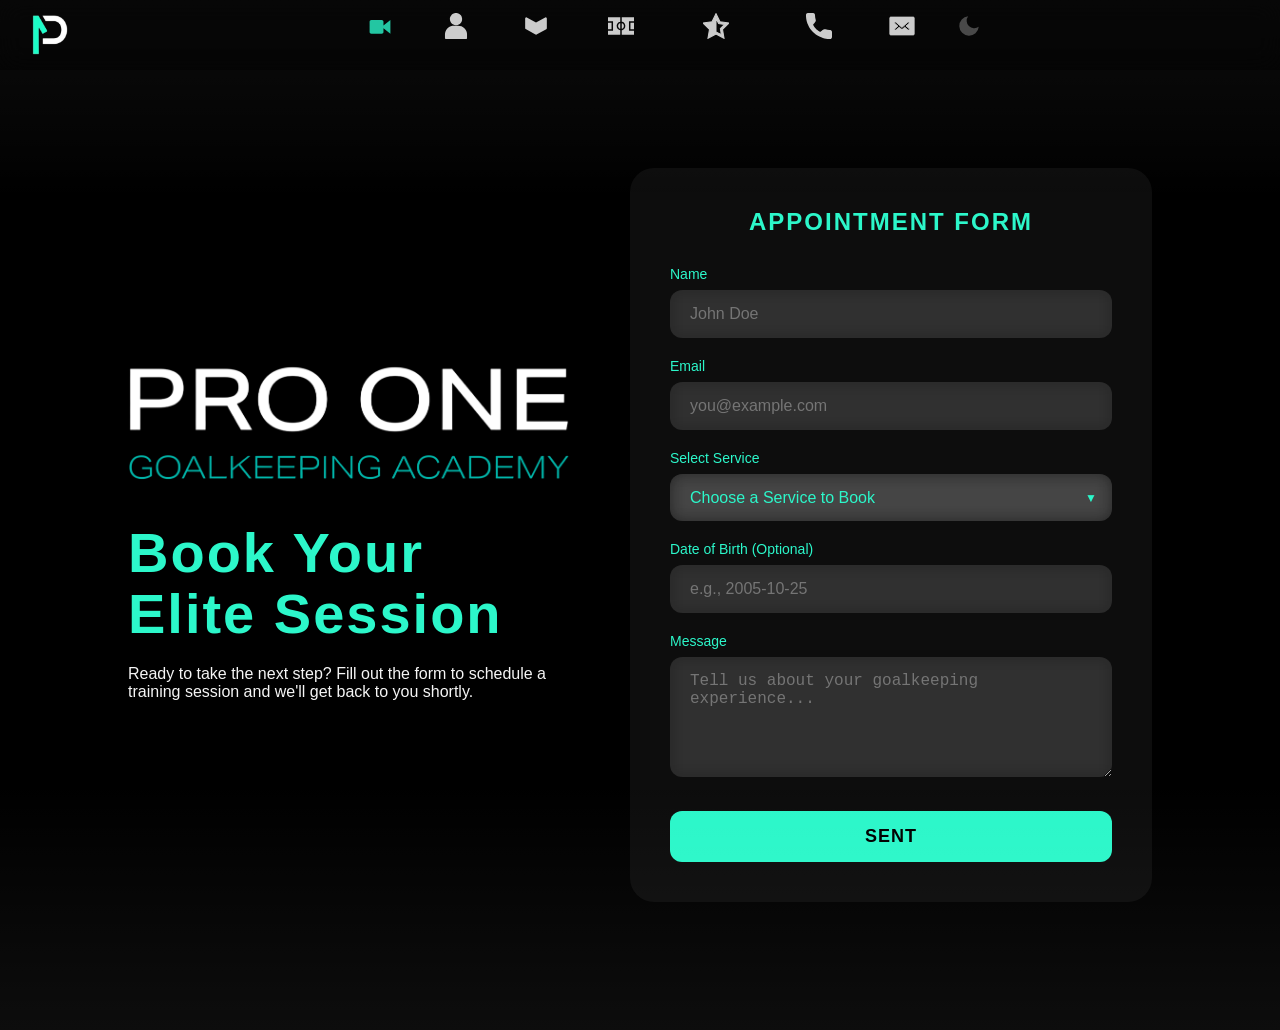
==== book.html @ 642a0833 "αυτο που θα ανεβει" ====
<!DOCTYPE html>
<html lang="en">
  <head>
    <meta charset="UTF-8" />
    <meta name="viewport" content="width=device-width, initial-scale=1.0" />
    <title>Pro One Goalkeeping - Book</title>
    <link rel="stylesheet" href="css/style.css" />
  </head>
  <body>
     <div class="page-wrapper">
    <header class="navbar">
      <a href="index.html" class="logo" id="logo-icon">
        <img src="assets/logo/logo.png" alt="Pro One Logo" />
      </a>
      <nav class="nav-icons">
        <div class="icon-card" id="video-icon">
          <img src="assets/icons/video.svg" alt="Videos Icon" />
          <span>Videos</span>
        </div>
        <div class="icon-card" id="coach-icon">
          <img src="assets/icons/user2.svg" alt="Coach Icon" />
          <span>Coach</span>
        </div>
        <div class="icon-card" id="services-icon">
          <img src="assets/icons/serv.svg" alt="Services Icon" />
          <span>Services</span>
        </div>
        <div class="icon-card" id="stadium-icon">
          <img src="assets/icons/stadium.svg" alt="Stadium Icon" />
          <span>Stadium</span>
        </div> 
        <div class="icon-card" id="testi-icon">
          <img src="assets/icons/testi.svg" alt="Testimonials Icon" />
          <span>Testimonials</span>
        </div>
        <div class="icon-card" id="contact-icon">
          <img src="assets/icons/phone.svg" alt="Contact Icon" />
          <span>Contact Us</span>
        </div>
        <div class="icon-card active-link" id="book-icon">
          <img src="assets/icons/bookk.svg" alt="book Icon" />
          <span>Book</span>
        </div>
        <div class="icon-card" id="theme-switch">
    <svg class="theme-switch-icon" id="theme-icon" xmlns="http://www.w3.org/2000/svg" viewBox="0 0 24 24" fill="var(--color-text)"><path d="M21 12.79A9 9 0 1 1 11.21 3 7 7 0 0 0 21 12.79z"></path></svg>
    <span>.</span>
  </div>

      </nav>
      
    </header>

    <section id="booking" class="section booking-page visible">
        <div class="booking-content-wrapper">
            <div class="booking-hero">
                <img src="assets/images/textt1.png" alt="Pro One Goalkeeping Academy" />
                <h2 class="section-title">Book Your <br> Elite Session</h2>
                <p>Ready to take the next step? Fill out the form to schedule a training session and we'll get back to you shortly.</p>
            </div>

            <div class="booking-form-container">
                 <h2 class="section-title">Appointment Form</h2>
                 <form id="appointment-form" action="https://api.web3forms.com/submit" method="POST">
                      <input type="hidden" name="access_key" value="30b061ac-cef1-472c-91e1-04b18174b218">

                    <input type="text" name="_gotcha" style="display:none" />

                    <input type="hidden" name="_subject" value="New Booking from Pro One Site" />
                    
                    <input type="hidden" name="_captcha" value="false">
                    
                    <input type="hidden" name="_next" value="index.html?submit=success">

                    <div class="form-group">
                        <label for="name">Name</label>
                        <input type="text" id="name" name="Name" required placeholder="John Doe">
                    </div>
                    
                    <div class="form-group">
                        <label for="email">Email</label>
                        <input type="email" id="email" name="Email" required placeholder="you@example.com">
                    </div>
                    
                    <div class="form-group">
                        <label for="service">Select Service</label>
                        <div class="select-wrapper">   
                        <select id="service" name="Service" required>
                            <option value="" disabled selected>Choose a Service to Book</option>
                            <option value="Trial Training">Trial Training</option>
                            <option value="Training">Training</option>
                            <option value="Analysis">Analysis</option>
                            <option value="Scouting">Scouting</option>
                            <option value="Game Planning">Game Planning</option>
                            <option value="Online Coaching">Online Coaching</option>
                            <option value="Video Call">Video Call</option>
                        </select>
                        </div>
                    </div>

                    <div class="form-group">
                        <label for="dob">Date of Birth (Optional)</label>
                        <input type="text" id="dob" name="Date of Birth" placeholder="e.g., 2005-10-25">
                    </div>
                    
                    <div class="form-group">
                        <label for="message">Message</label>
                        <textarea id="message" name="Message" rows="5" required placeholder="Tell us about your goalkeeping experience..."></textarea>
                    </div>
                    
                    <button type="submit" class="submit-button">SENT</button>
                </form>
            </div>
        </div>
    </section>
    
    <script src="js/script.js"></script>
  </body>
</html>
---- css/style.css ----
/* Global Settings */
:root {
  --bg-dark: #000000;
  --bg-light: #eeeaea; /* New: for light mode background */
  --card-bg: rgba(255, 255, 255, 0.05);
  --accent-green: #2cf7ca;
  --text-light: #f5f5f5;
  --text-dark: #111; /* New: for light mode text */
  --radius: 24px;
  --transition: 0.3s ease;
  --text-l:rgba(128, 128, 128, 0.549);
  
  /* Initial Theme Variables (Dark Mode) */
  --color-primary-bg: var(--bg-dark);
  --color-secondary-bg: rgba(0, 0, 0, 0.4);
  --color-card-bg: rgba(255, 255, 255, 0.05);
  --color-text: var(--text-light);
  --color-text-secondary: rgba(255, 255, 255, 0.6);
  --color-input-bg: rgba(255, 255, 255, 0.1);
  --color-input-focus-shadow: 0 0 0 2px var(--accent-green);
}

/* Light Mode Theme */
.light-mode {
  --color-primary-bg: var(--bg-light);
  --color-secondary-bg: rgba(255, 255, 255, 0.8);
  --color-card-bg: rgba(0, 0, 0, 0.05);
  --color-text: var(--text-dark);
  --color-text-secondary: rgba(0, 0, 0, 0.6);
  --color-input-bg: rgba(0, 0, 0, 0.05);
  --color-input-focus-shadow: 0 0 0 2px var(--accent-green);
}

html {
  scroll-behavior: smooth;
  scrollbar-width: none;
}

body {
  position: relative; 
  margin: 0;
  background: var(--color-primary-bg); 
  color: var(--color-text); 
  font-family: "SF Pro Display", "Poppins", sans-serif;
  overflow-x: hidden;
  transition: background var(--transition), color var(--transition);
}
body::-webkit-scrollbar {
    display: none;
    width: 0;
}
.page-wrapper {
  position: relative;
}


/* Top Gradient */
.page-wrapper::before {
  content: "";
  position: absolute;
  top: 0;
  left: 0;
  width: 100%;
  height: 200px;
  background: linear-gradient(to bottom, var(--color-card-bg), transparent); /* Use theme variable */
  pointer-events: none;
  z-index: 10;
}

/* Bottom Gradient */
.page-wrapper::after {
  content: "";
  position: absolute;
  bottom: 0;
  left: 0;
  width: 100%;
  height: 250px;
  background: linear-gradient(to top, var(--color-card-bg), transparent); /* Use theme variable */
  pointer-events: none;
  z-index: 10;
}


/* Sticky Navbar */
.navbar {
  position: fixed;
  top: 0;
  left: 0;
  width: 100%;
  height: 70px;
  display: flex;
  align-items: center;
  justify-content: center;
  padding: 0 32px;
  backdrop-filter: blur(12px);
  background: var(--color-secondary-bg);
  z-index: 1000;
  transition: background var(--transition);
}
/* menu*/
/* Logo stays on the left corner */
.logo {
  position: absolute;
  left: 32px;
  display: flex;
  align-items: center;
  cursor: crosshair;
}

.logo img {
  height: 40px;
}

.nav-icons {
  display: flex;
  gap: 40px;
  justify-content: center;
  align-items: center;
}
.soc-icons{
    display: flex;
  gap: 20px;
    padding-top: 10px;
}
.soc-icons{animation: slide 2s;}
@keyframes slide{
    0%{transform: translateX(20%);}
    50%{transform: translateX(-5%);}
    100%{transform: translateX(0);}
}

.icon-card {
  display: flex;
  flex-direction: column;
  align-items: center;
  gap: 4px;
  cursor: pointer;
  transition: var(--transition);
}
/*social*/
.soc-icons .icon-card {
    align-items: center;
}

.icon-card img {
  width: 26px;
  filter: brightness(0.8) invert(0);
  transition: var(--transition);
}
.light-mode .logo img {
    filter: brightness(0.6) hue-rotate(0deg);
}

.icon-card span {
  font-size: 12px;
  opacity: 0;
  transform: translateY(4px);
  transition: var(--transition);
}
.icon-card:hover span {
  opacity: 1;
  transform: translateY(0);
}

.icon-card:hover img {
  filter: brightness(1) drop-shadow(0 0 8px var(--accent-green));
  transform: translateY(-4px);
}
.light-mode .icon-card:hover img {
     filter: brightness(0.7) drop-shadow(0 0 8px var(--accent-green));
}

/* Dark/Light Mode Toggle (NEW)  */
.theme-switch {
    right: 480px; 
    display: flex;
    align-items: center;
    cursor: pointer;
    padding: 10px;
    z-index: 1010;
}
.theme-switch-icon {
    width: 26px;
    height: 26px;
    transition: var(--transition);
    fill: var(--text-l);

}
.light-mode.theme-switch-icon{
 width: 26px;
    height: 26px;
    transition: var(--transition);
    fill: var(--text-l);
}
.icon-card:active img { animation: rotate 3s;}
@keyframes rotate{
    0%{transform: rotate(0deg);}
    100%{transform: rotate(360deg);}

}

/* end menu*/

/*hero*/
.hero {
  padding-top: 120px;
  text-align: center; 
  padding-left: 10%;
  padding-right: 10%;
}
.hero-text{animation:bounce 1s;}
@keyframes bounce{
    0%{transform: translateY(0);}
    40%{transform: translateY(-20px);}
    60%{transform: translateY(0px);}

}
.hero-text-accent{animation: fadein 1.7s;}
@keyframes fadein{
    0%{opacity: 0;}
    50%{opacity: 0;}
    100%{opacity: 5;}


}


.hero-text {
  font-size: 2rem;
  font-weight: 700;
  line-height: 1.2;
  margin: 0;
  text-transform: uppercase;
}
.hero-text-accent {
  color: var(--accent-green); 
}
.light-mode .hero-text {
    filter: brightness(0.6);
}
/* end hero */

/*testimonials*/
.testimonial-carousel {
    position: relative;
    /* Set a fixed minimum height to prevent layout shift during transition */
    min-height: 450px; 
}

.testimonial-slide {
    position: absolute;
    top: 0;
    left: 0;
    width: 100%;
    opacity: 0;
    transition: opacity 1s ease-in-out; 
    pointer-events: none; 
}

.testimonial-slide.active {
    opacity: 1;
    pointer-events: auto;
}
/* end testimonials */


/*video*/
.video-section {
    
    padding-left: 0;
    padding-right: 0;
}



.volume-toggle {
    position: absolute; 
    bottom: 20px;
    right: 20px;    
    display: flex;
    align-items: center;
    justify-content: center;
    width: 40px;
    height: 40px;
    border-radius: 50%;
    background: rgba(255, 255, 255, 0.1);
    cursor: pointer;
    transition: all var(--transition);
}
.light-mode .volume-toggle img{
        filter: brightness(0.7) hue-rotate(0deg);

}
.volume-toggle:hover {
    background: rgba(44, 247, 202, 0.2);
}
.volume-toggle img {
    width: 20px;
    height: 20px;
    fill: var(--color-text);
    transition: fill var(--transition);
}
.volume-toggle:hover img { animation: rotate 1.3s;}
@keyframes rotate{
    0%{transform: rotate(0deg);}
    100%{transform: rotate(360deg);}

}

.carousel-container {
    position: relative;
    margin: 0 auto; 
    border-radius: 0;
    overflow: hidden;
    background: transparent;
    backdrop-filter: none;
    box-shadow: none;
}

.video-carousel {
    display: flex;
    overflow: hidden;
    position: relative;
    width: 100%;
    /* Shorter height (35%) */
    padding-top: 35%; 
    max-height: 562.5px; 
}

.video-slide {
    min-width: 100%;
    position: absolute;
    top: 0;
    left: 0;
    width: 100%;
    height: 100%;
    display: none; 
}

.video-slide.active {
    display: block;
}

.carousel-video {
    width: 100%;
    height: 100%;
    border: none;
    position: absolute;
    top: 0;
    left: 0;
    object-fit: cover; 
    user-select: none;
    pointer-events: none; 
}

.video-overlay, .carousel-dots {
    pointer-events: auto;
}

.video-overlay {
    position: absolute;
    bottom: 0;
    left: 0;
    width: 100%;
    padding: 20px;
    background: linear-gradient(to top, rgba(0, 0, 0, 0.8), transparent);
    color: var(--text-light);
    font-size: 1.2rem;
    text-align: left;
}

.carousel-dots {
    text-align: center;
    padding: 20px 0;
}

.dot {
    height: 10px;
    width: 10px;
    margin: 0 5px;
    background-color: rgba(255, 255, 255, 0.2);
    border-radius: 50%;
    display: inline-block;
    cursor: pointer;
    transition: background-color 0.3s ease;
    border: none;
    padding: 0;
}

.dot.active {
    background-color: var(--accent-green);
    box-shadow: 0 0 8px var(--accent-green);
}
.light-mode .dot {
    filter: brightness(0.7) hue-rotate(0deg);
}
/* end video */

/* Sections */
.section {
  padding: 80px 10%;
  text-align: left; 
}


.section-title {
  font-size: 28px;
  margin-bottom: 40px;
  text-transform: uppercase;
  letter-spacing: 2px;
  color: var(--accent-green);
  text-align: left; 
}
.light-mode .section-title {
    filter: brightness(0.6);
}
/*end section*/

/* Coach */
.coach-container {
  display: flex;
  align-items: flex-start; 
  justify-content: flex-start;
  gap: 40px;
  flex-wrap: wrap;
}

.coach-text {
  flex: 1;
  max-width: 500px;
  line-height: 1.6;
  align-self: center;
}
/* end coach*/

/* Cards */
.card {
  background: var(--color-card-bg); /* Use theme variable */
  border-radius: var(--radius);
  overflow: hidden;
  box-shadow: 0 8px 30px rgba(0, 0, 0, 0.4);
  transition: var(--transition);
  backdrop-filter: blur(8px);
  height: 400px; 
  width: 300px; 
}

.card:hover {
  transform: translateY(-6px);
  box-shadow: 0 10px 40px rgba(0, 0, 0, 0.8);
}

.card-image {
  width: 100%;
  height: 70%; 
  background-size: cover;
  background-position: center;
  transition: height var(--transition); 
}



.card-info {
  height: 30%; 
  display: flex;
  flex-direction: column; 
  align-items: center;
  justify-content: center; 
  padding: 1px;
  background: linear-gradient(to top, var(--color-card-bg), transparent); /* Use theme variable */
  font-weight: 500;
  text-align: center;
  transition: all var(--transition);
  box-shadow: inset 0 -4px 10px rgba(44, 247, 202, 0.05); 
  overflow: hidden; 
}


.card-details {
    opacity: 0;
    transform: translateY(10px);
    transition: opacity var(--transition) 0.1s, transform var(--transition) 0.1s;
    text-align: center;
    padding-top: 1px;
    width: 100%;
}
.light-mode .card-details{
    filter: brightness(0.6) hue-rotate(0deg);
}


.card:hover .card-details {
    opacity: 1;
    transform: translateY(0);
}

.card-street {
    font-size: 11px; 
    color: rgba(255, 255, 255, 0.4); 
    margin: 5px 0 5px 0;
}
.light-mode .card-street {
    color: rgba(0, 0, 0, 0.4); 
}

.card-link {
    font-size: 12px;
    color: var(--accent-green);
    text-decoration: none;
    font-weight: 400;
    margin-top: 5px;
    opacity: 0.8;
    transition: opacity var(--transition);
}

.card-link:hover {
    opacity: 1;
    text-decoration: underline;
}



/* Grids */
.card-grid {
  display: grid;
  grid-template-columns: repeat(auto-fit, minmax(250px, 1fr));
  gap: 24px;
  justify-content: flex-start; 
}
/*end cards*/

/* Two Column (Contact + About) */
.two-column {
  display: flex;
  flex-wrap: wrap;
  gap: 40px;
}

.two-column > div {
  flex: 1;
  min-width: 300px;
}
/* REMOVED: About Us Section  */
.two-column > div.about { 
    display: none;
}
/* end two column*/


/* Services */
.section-fullwidth {
  width: auto;
  background: transparent; 
  color: var(--color-text);
  text-align: left; 
  padding: 80px 10%; 
}

.services-content {
  max-width: 100%;
  margin: 0; 
  font-size: 1rem;
  line-height: 1.8;
  color: var(--color-text-secondary);
  text-align: left;
}
.light-mode .service-item {
    filter: brightness(0.6) hue-rotate(0deg);
}

.services-grid {
    display: grid;
    grid-template-columns: repeat(auto-fit, minmax(200px, 1fr)); 
    gap: 20px 10px;
    margin-top: 50px;
    width: 100%;
    max-width: 100%; 
}


.service-item {
    display: flex;
    flex-direction: column;
    align-items: center;
    cursor: pointer;
    padding: 5px;
    border-radius: var(--radius);
    transition: all var(--transition);
}




.service-icon-wrapper {
    display: flex;
    align-items: center;
    justify-content: center;
    width: 60px;
    height: 60px;
    margin-bottom: 10px;
    border-radius: 50%;
    background: rgba(44, 247, 202, 0.1);
    border: 1px solid var(--accent-green);
    transition: all var(--transition);
}
.service-item:hover .service-icon-wrapper {
    background: var(--accent-green);
    box-shadow: 0 0 20px rgba(44, 247, 202, 0.5);
}

.service-icon-wrapper svg {
    width: 30px;
    height: 30px;
    fill: var(--accent-green);
    transition: fill var(--transition);
}
.service-item:hover .service-icon-wrapper svg {
    fill: var(--bg-dark); /* Icon turns dark on hover */
}

.service-name {
    font-size: 14px;
    font-weight: 600;
    text-transform: uppercase;
    color: var(--accent-green);
    margin-bottom: 15px;
}

.service-details {
    max-height: 0;
    overflow: hidden;
    opacity: 0;
    padding-top: 0;
    transition: max-height 0.5s ease-out, opacity 0.5s ease-in, padding-top 0.5s ease-out;
    text-align: center;
    font-size: 0.9rem;
    color: var(--color-text-secondary);
}

.service-item.active .service-details {
    max-height: 100px; 
    opacity: 1;
    padding-top: 15px;
}
/* End Services */


/* Smooth Reveal Animations */
section {
  opacity: 0;
  transform: translateY(40px);
  transition: opacity 0.6s ease, transform 0.6s ease;
}

section.visible {
  opacity: 1;
  transform: translateY(0);
}

/* Match About Us typography */
.section-fullwidth .section-title {
  /* Match regular section title size */
  font-size: 28px;
  font-weight: 500;
  letter-spacing: 2px;
  text-transform: uppercase;
  margin-bottom: 10px;
}

/* Adjustments for the new link in index.html and logo */
.navbar .icon-card, .navbar a.icon-card, .navbar .logo {
    display: flex;
    flex-direction: column;
    align-items: center;
    gap: 4px;
    cursor: pointer;
    transition: var(--transition);
    text-decoration: none; 
    color: inherit; 
}
/* Revert logo specific styles to prevent vertical stacking */
.logo {
    position: absolute;
    left: 32px;
    display: flex;
    flex-direction: row; 
    align-items: center;
    cursor: crosshair;
}
.logo img {
  height: 40px;
}
.navbar .logo span { /* remove span from logo if it exists */
    opacity: 0; 
}


/* --- Booking Page Styles  --- */
.booking-page {
    padding-top: 120px; 
    min-height: calc(100vh - 70px); 
    display: flex;
    align-items: center; 
    padding-left: 10%;
    padding-right: 10%;
}

.booking-content-wrapper {
    display: flex;
    gap: 60px;
    align-items: center;
    width: 100%;
    max-width: 1200px; 
    margin: 0 auto;
}

.booking-hero, .booking-form-container {
    flex: 1;
    min-width: 300px;
}


/* Left Column: Hero */
.booking-hero {
    text-align: left;
}

.booking-hero img {
    max-width: 100%;
    height: auto;
    margin-bottom: 20px;
} 
.light-mode .booking-hero img {
    filter: brightness(0.6) hue-rotate(0deg);
}

.booking-hero .section-title {
    margin-top: 0;
    margin-bottom: 20px;
    font-size: 3.5rem; 
    line-height: 1.1;
    text-transform: none; 
}

/* Right Column: Form Container (Glassy Look) */
.booking-form-container {
    background: var(--color-card-bg); 
    border-radius: var(--radius);
    padding: 40px;
    box-shadow: 0 8px 30px rgba(0, 0, 0, 0.4);
    backdrop-filter: blur(12px); 
    border: 1px solid var(--color-border-subtle);
}

.booking-form-container .section-title {
    text-align: center;
    margin-top: 0;
    margin-bottom: 30px;
    font-size: 24px;
}

/* Form Groups and Inputs */
.form-group {
    margin-bottom: 20px;
}

.form-group label {
    display: block;
    margin-bottom: 8px;
    font-weight: 500;
    font-size: 14px;
    color: var(--accent-green);
}
.light-mode .form-group label{
     filter: brightness(0.7) ;
}



.booking-form-container input[type="text"],
.booking-form-container input[type="email"],
.booking-form-container textarea,
.booking-form-container select
    {
    width: 100%;
    padding: 15px 20px;
    border: none;
    border-radius: 12px;
    font-size: 16px;
    color: var(--color-text);
    background: var(--color-input-bg); 
    backdrop-filter: blur(8px); 
    transition: background-color var(--transition), box-shadow var(--transition);
    box-shadow: 0 0 0 1px var(--color-border-subtle);
    resize: vertical; 
    box-sizing: border-box; /* FIX: Prevents padding/border from overflowing 100% width */
}

/* Remove default arrow from select for cleaner look */
.booking-form-container select {
    -webkit-appearance: none; 
    -moz-appearance: none;
    appearance: none;
    cursor: pointer;
    box-sizing: border-box; /* FIX: Prevents padding/border from overflowing 100% width */

}

.booking-form-container input:focus,
.booking-form-container textarea:focus,
.booking-form-container select:focus {
    outline: none;
    background: rgba(255, 255, 255, 0.15);
    box-shadow: var(--color-input-focus-shadow); 
}
.light-mode .booking-form-container input:focus,
.light-mode .booking-form-container textarea:focus,
.light-mode .booking-form-container select:focus {
     background: rgba(0, 0, 0, 0.1);
}

.select-wrapper {
    position: relative;
    border-radius: 12px;
    overflow: hidden;
    background: var(--color-input-bg);
    backdrop-filter: blur(8px);
    box-shadow: 0 0 0 1px var(--color-border-subtle);
    
    box-sizing: border-box; /* FIX: Ensures wrapper itself respects its bounds */
}
/* fixes select wrapper styling */
.select-wrapper select {
    width: 100%;
    padding: 15px 20px;
    border: none;
    border-radius: 0; /* the wrapper handles rounding */
    background: transparent; /* so wrapper's glass shows through */
    color: var(--accent-green);
    font-size: 16px;
    appearance: none;
    cursor: pointer;
}

/* Optional: Add a custom dropdown arrow to the wrapper */
.select-wrapper::after {
    content: '▼';
    position: absolute;
    top: 50%;
    right: 15px;
    transform: translateY(-50%);
    color: var(--accent-green);
    font-size: 0.75rem;
    pointer-events: none;
}
.light-mode .select-wrapper  {
     filter: brightness(0.7) ;
}


/* Submit Button */
.submit-button {
    display: block;
    width: 100%;
    padding: 15px;
    border: none;
    border-radius: 12px;
    background: var(--accent-green);
    color: var(--bg-dark); 
    font-size: 18px;
    font-weight: 700;
    cursor: pointer;
    text-transform: uppercase;
    letter-spacing: 1px;
    transition: all var(--transition);
    margin-top: 30px;
}

.submit-button:hover {
    background: #50ffdc; 
    box-shadow: 0 0 20px rgba(44, 247, 202, 0.5); 
}


.light-mode .submit-button{
     filter: brightness(0.7) ;
}

/* Responsive adjustments for booking page */
@media (max-width: 900px) {
    .booking-content-wrapper {
        flex-direction: column;
        gap: 40px;
        max-width: 600px;
        margin: 0 auto;
    }

    .booking-page {
        padding: 100px 20px 80px 20px; /* Reduced side padding for mobile */
        align-items: flex-start;
    }

    .booking-hero {
        text-align: left; /* FIX: ensures content is left-aligned on mobile */
    }
    .booking-hero .section-title {
         font-size: 2.5rem;
    }
    
     .booking-form-container {
        padding: 30px 20px; /* Reduced padding for the form container on mobile */
    }
}

/* Media Query for Mobile Fix (Logo/Video-Icon Overlap) 	*/
@media (max-width: 768px) {
    /* Reduce gap between icons to make space */
    .nav-icons {
        gap: 25px; /* Reduced gap */
        padding-left: 50px; /* Push icons to the right of the logo area */
        padding-right: 15px;
    }
    /* Hide text on smaller screens to make icons fit */
    .icon-card span {
        display: none;
    }
    .icon-card img {
        width: 24px; /* Slightly smaller icons */
    }
    
    /* Move theme switch up */
    .theme-switch {
        padding: 5px;
        right: 15px; 
        top: 10px;
    }
    .logo {
        left: 15px; /* Push logo to the left */
    }
    .hero-text {
        font-size: 2.5rem; /* Smaller font for hero on small screens */
    }
    .video-carousel{
        min-height: 50px;
    }
    
}
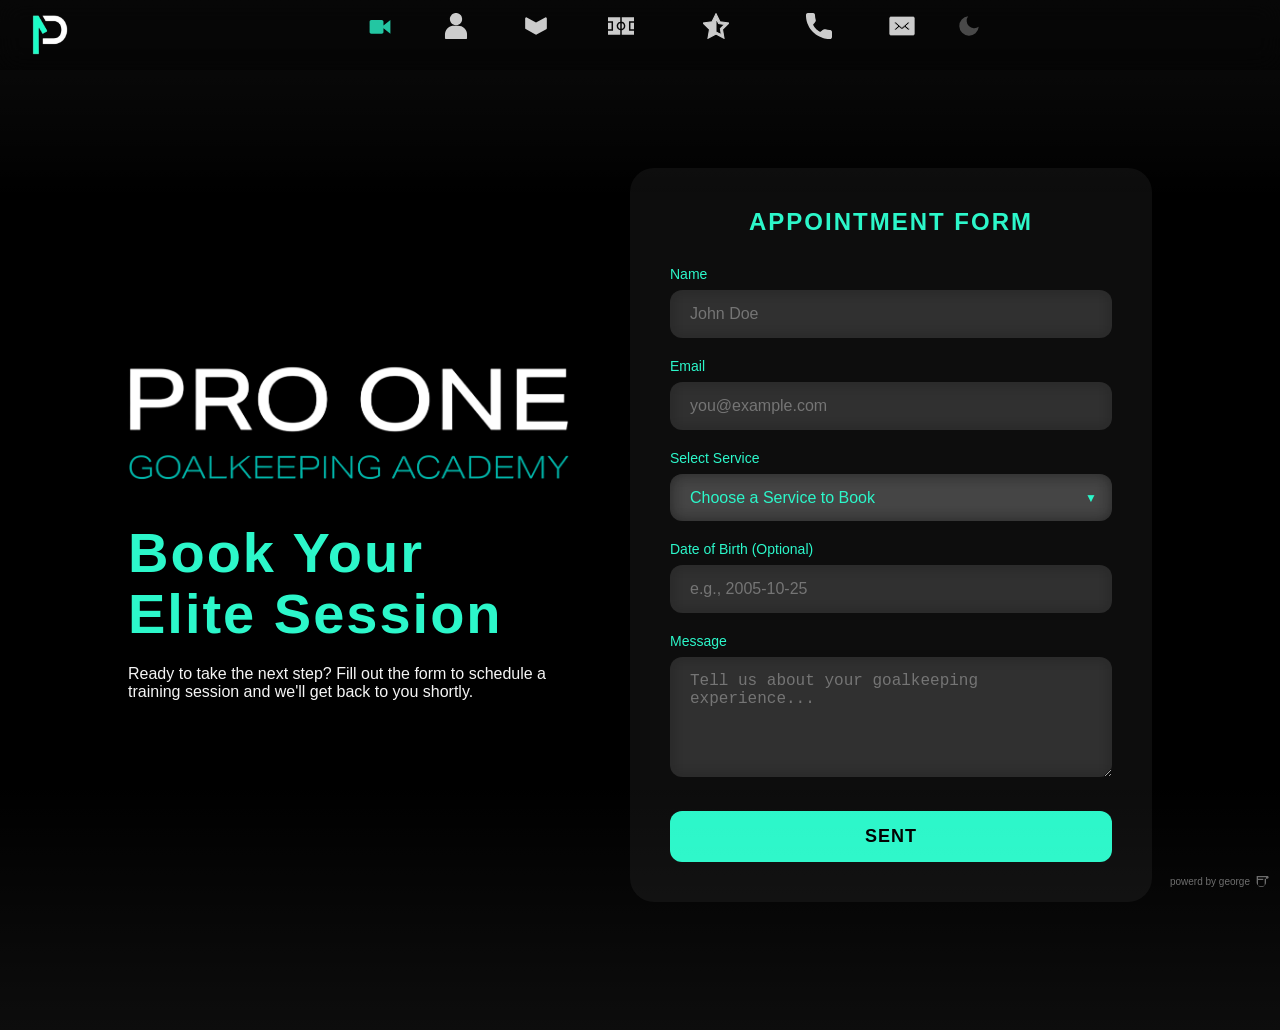
==== commit 80a0f3ca: "close to done" ====
--- a/book.html
+++ b/book.html
@@ -112,6 +112,15 @@
             </div>
         </div>
     </section>
+
+    <div class="powered-by">
+        <a href="https://buymeacoffee.com/g_d1m" target="_blank" aria-label="Support the developer">
+            <p>powerd by george</p>
+            <svg xmlns="http://www.w3.org/2000/svg" viewBox="0 0 24 24" fill="var(--accent-green)">
+                <path d="M20 3H4v10c0 2.76 2.24 5 5 5h4c2.76 0 5-2.24 5-5V7h2c1.11 0 2-.89 2-2s-.89-2-2-2zM4 5h14v2h-2v2h-2v-2H6V5zm12 11c0 1.65-1.35 3-3 3h-4c-1.65 0-3-1.35-3-3V9h10v7z"/>
+            </svg>
+        </a>
+    </div>
     
     <script src="js/script.js"></script>
   </body>
--- a/css/style.css
+++ b/css/style.css
@@ -919,6 +919,7 @@
         gap: 25px; /* Reduced gap */
         padding-left: 50px; /* Push icons to the right of the logo area */
         padding-right: 15px;
+        justify-content: space-around;
     }
     /* Hide text on smaller screens to make icons fit */
     .icon-card span {
@@ -927,12 +928,14 @@
     .icon-card img {
         width: 24px; /* Slightly smaller icons */
     }
+   
     
     /* Move theme switch up */
     .theme-switch {
         padding: 5px;
         right: 15px; 
         top: 10px;
+        
     }
     .logo {
         left: 15px; /* Push logo to the left */
@@ -944,4 +947,62 @@
         min-height: 50px;
     }
     
+}
+
+/* NEW: Powered By Footer */
+/* NEW: Powered By Footer */
+.powered-by {
+    position: fixed;
+    bottom: 10px;
+    right: 10px;
+    z-index: 999; /* Below navbar, but above page content */
+    line-height: 1;
+    opacity: 0.7;
+    transition: opacity 0.3s ease;
+}
+
+.powered-by:hover {
+    opacity: 1;
+}
+
+.powered-by a {
+    display: flex;
+    align-items: center;
+    gap: 4px; /* Increased gap */
+    text-decoration: none;
+    color: var(--color-text-secondary);
+}
+
+.powered-by p {
+    margin: 0;
+    font-size: 10px; /* Increased Font Size */
+    color: var(--color-text-secondary);
+    transition: color 0.3s ease;
+}
+
+.powered-by a:hover p {
+    color: var(--accent-green);
+}
+
+.powered-by svg {
+    width: 16px; /* Increased Icon Size */
+    height: 16px; /* Increased Icon Size */
+    fill: var(--color-text-secondary);
+    transition: fill 0.3s ease;
+}
+
+.powered-by a:hover svg {
+    fill: var(--accent-green);
+}
+.light-mode .powered-by svg {
+    filter: brightness(0.4);
+}
+.light-mode .powered-by a:hover svg {
+    filter: none;
+}
+.light-mode .powered-by p {
+    color: var(--color-text-secondary);
+}
+.light-mode .powered-by a:hover p {
+    color: var(--accent-green);
 }
